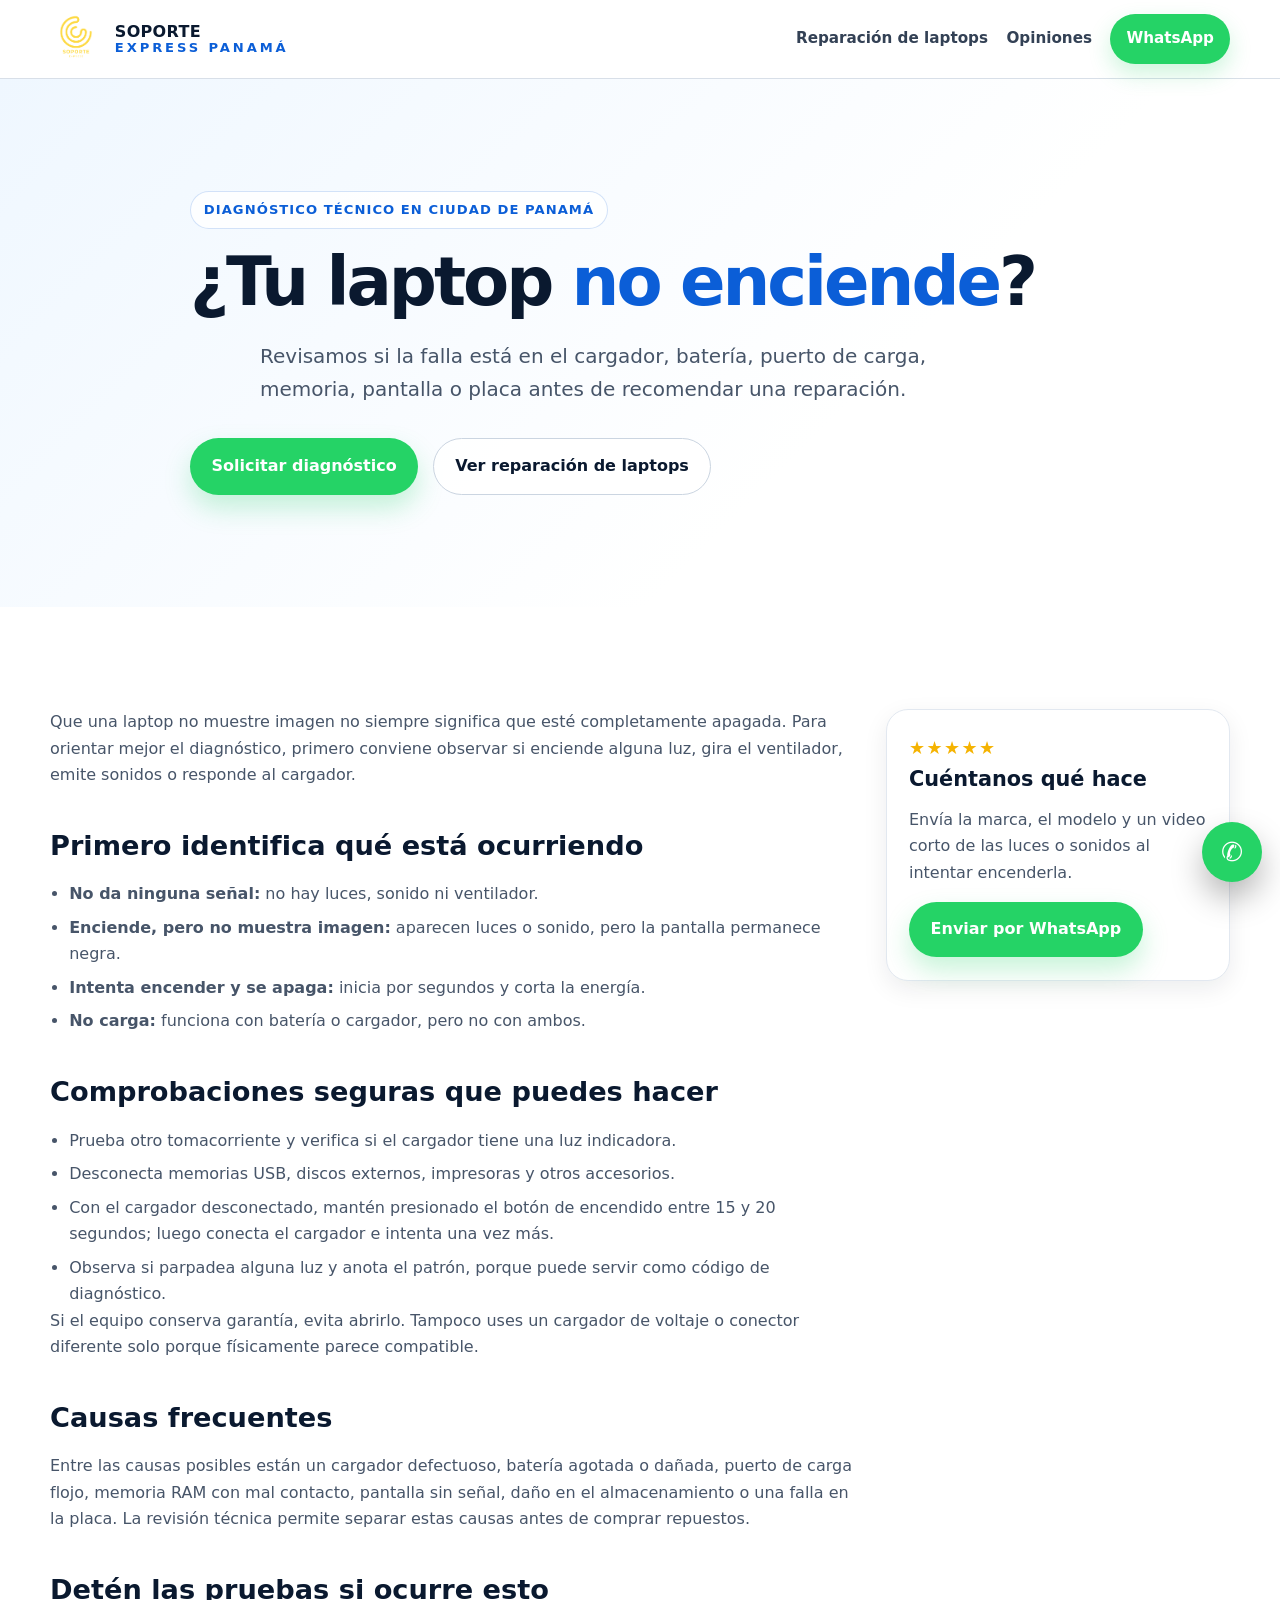
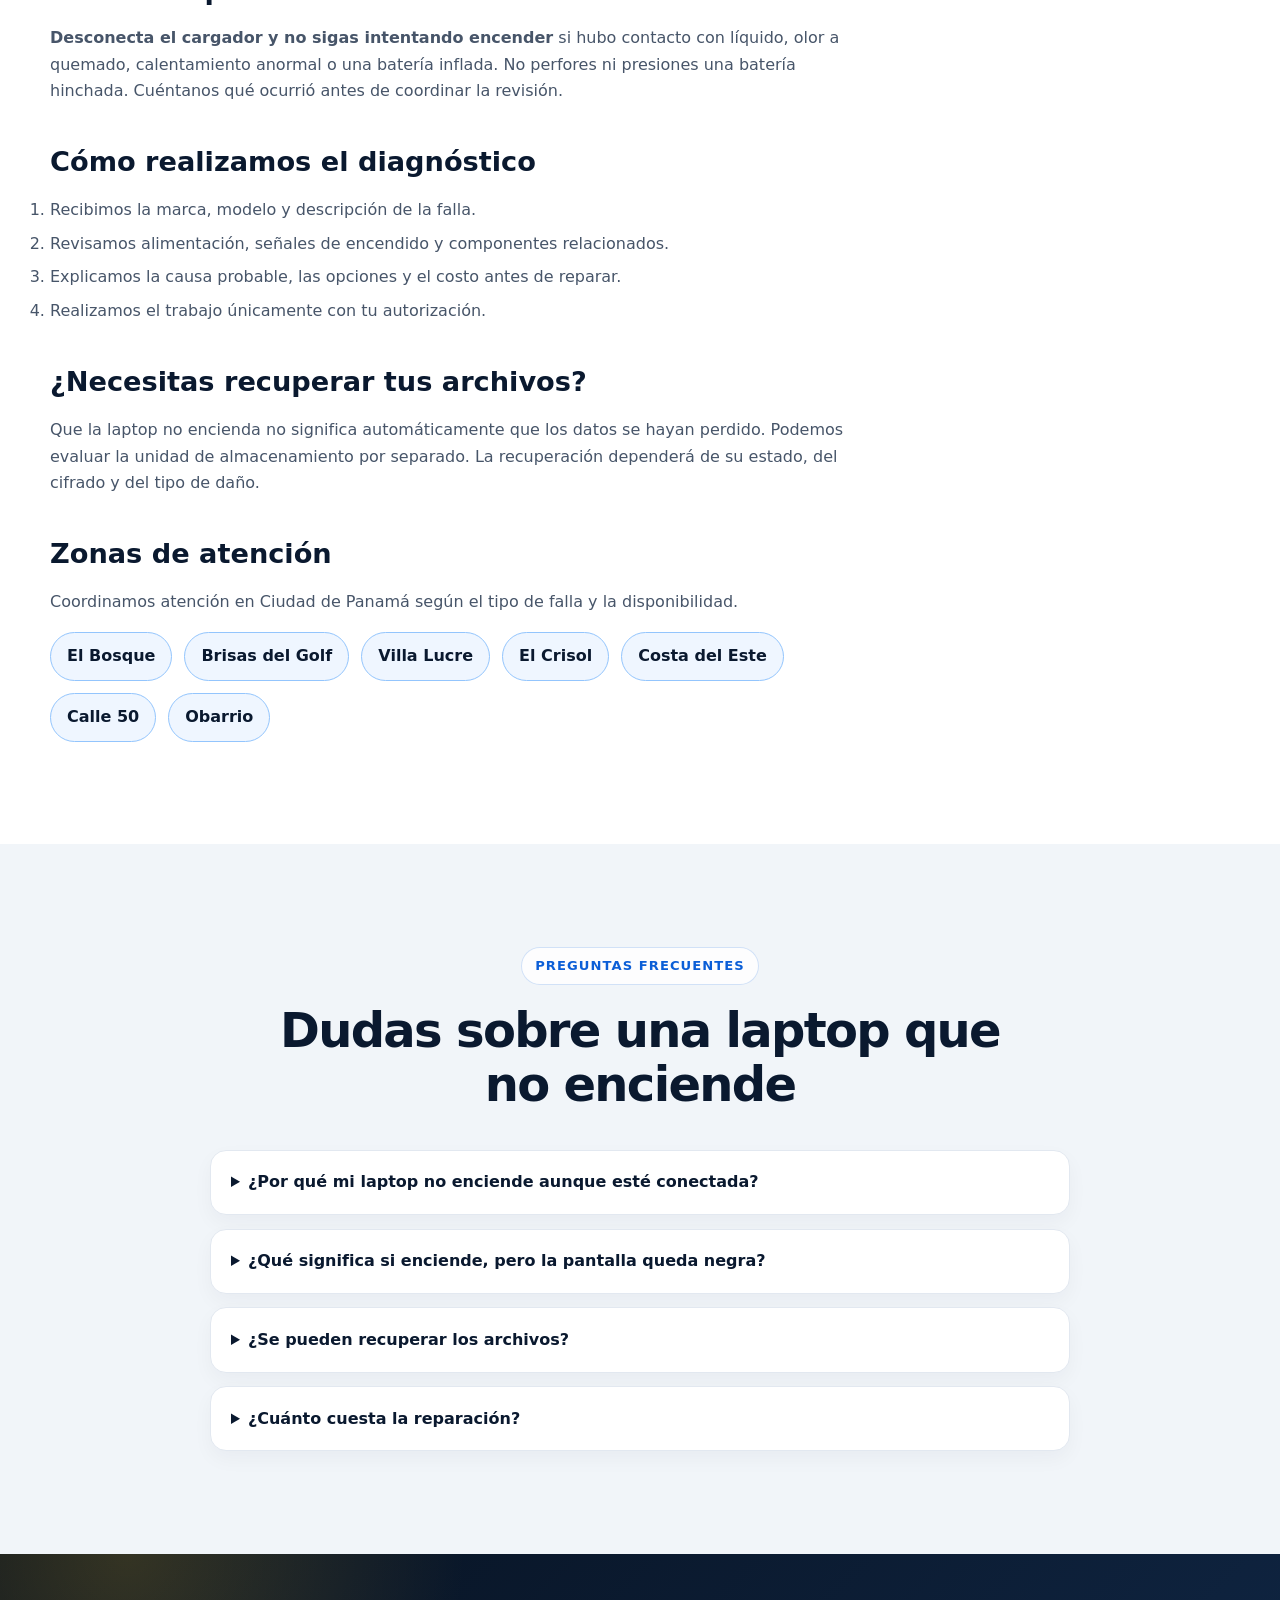
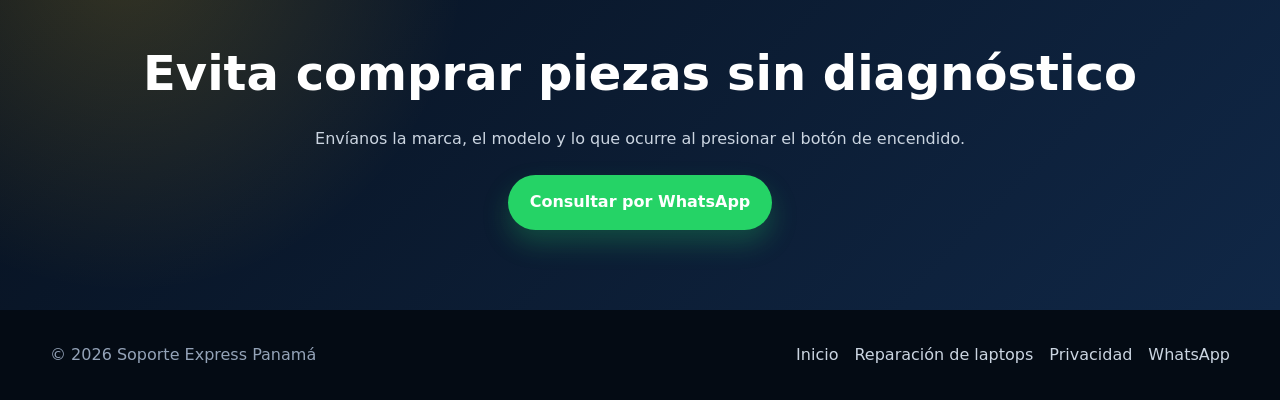
==== laptop-no-enciende-panama.html @ 2d872225 "Añade guía para laptop que no enciende" ====
<!doctype html>
<html lang="es-PA">
<head>
  <meta charset="utf-8">
  <meta name="viewport" content="width=device-width, initial-scale=1">
  <meta name="robots" content="index,follow,max-image-preview:large">
  <meta name="theme-color" content="#0a192f">

  <!-- Google tag -->
  <script async src="https://www.googletagmanager.com/gtag/js?id=AW-663937271"></script>
  <script>
    window.dataLayer = window.dataLayer || [];

    function gtag() {
      dataLayer.push(arguments);
    }

    gtag('js', new Date());
    gtag('config', 'AW-663937271');

    function gtag_report_conversion(url) {
      var callback = function () {
        if (typeof url !== 'undefined') {
          window.location = url;
        }
      };

      gtag('event', 'conversion', {
        'send_to': 'AW-663937271/U_QYCPOHrLUdEPfBy7wC',
        'value': 1.0,
        'currency': 'USD',
        'event_callback': callback
      });

      return false;
    }
  </script>

  <title>Laptop No Enciende en Panamá | Diagnóstico | Soporte Express</title>
  <meta name="description" content="¿Tu laptop no enciende o enciende sin imagen? Diagnóstico técnico en Ciudad de Panamá para cargador, batería, puerto, memoria, pantalla y placa.">
  <link rel="canonical" href="https://soporteexpresspa.com/laptop-no-enciende-panama.html">
  <link rel="icon" href="logo.png" type="image/png">
  <link rel="stylesheet" href="styles.css">

  <meta property="og:type" content="article">
  <meta property="og:locale" content="es_PA">
  <meta property="og:title" content="¿Tu laptop no enciende? Diagnóstico en Ciudad de Panamá">
  <meta property="og:description" content="Identificamos si la falla está en la alimentación, batería, pantalla, memoria u otro componente antes de cotizar la reparación.">
  <meta property="og:url" content="https://soporteexpresspa.com/laptop-no-enciende-panama.html">
  <meta property="og:image" content="https://soporteexpresspa.com/logo.png">

  <script type="application/ld+json">
  {
    "@context": "https://schema.org",
    "@graph": [
      {
        "@type": "Service",
        "name": "Diagnóstico de laptop que no enciende en Panamá",
        "url": "https://soporteexpresspa.com/laptop-no-enciende-panama.html",
        "serviceType": "Diagnóstico y reparación de laptops que no encienden",
        "provider": {
          "@type": "ProfessionalService",
          "name": "Soporte Express Panamá",
          "url": "https://soporteexpresspa.com/",
          "telephone": "+50765011249"
        },
        "areaServed": {
          "@type": "City",
          "name": "Ciudad de Panamá"
        }
      },
      {
        "@type": "FAQPage",
        "mainEntity": [
          {
            "@type": "Question",
            "name": "¿Por qué mi laptop no enciende aunque esté conectada?",
            "acceptedAnswer": {
              "@type": "Answer",
              "text": "La causa puede estar en el tomacorriente, cargador, batería, puerto de carga, botón de encendido, memoria o placa. Se necesita diagnóstico para identificarla sin cambiar piezas innecesariamente."
            }
          },
          {
            "@type": "Question",
            "name": "¿Qué significa si la laptop enciende pero la pantalla queda negra?",
            "acceptedAnswer": {
              "@type": "Answer",
              "text": "Si aparecen luces o se escucha el ventilador, puede tratarse de una falla de pantalla, memoria, video o arranque. No es el mismo caso que una laptop sin señales de energía."
            }
          },
          {
            "@type": "Question",
            "name": "¿Se pueden recuperar los archivos si la laptop no enciende?",
            "acceptedAnswer": {
              "@type": "Answer",
              "text": "En muchos casos sí, siempre que la unidad de almacenamiento no esté dañada o cifrada. Primero se evalúan el equipo y el estado del disco o SSD."
            }
          },
          {
            "@type": "Question",
            "name": "¿Cuánto cuesta reparar una laptop que no enciende?",
            "acceptedAnswer": {
              "@type": "Answer",
              "text": "El costo depende de la causa y de los repuestos necesarios. Soporte Express revisa el equipo y explica las opciones antes de autorizar la reparación."
            }
          }
        ]
      }
    ]
  }
  </script>
</head>
<body>
  <a class="skip-link" href="#contenido">Saltar al contenido</a>

  <header class="site-header">
    <div class="container header-inner">
      <a class="brand" href="./" aria-label="Inicio de Soporte Express">
        <img src="logo.png" alt="Logo de Soporte Express" width="52" height="52">
        <span class="brand-name"><span>Soporte</span><span>Express Panamá</span></span>
      </a>
      <nav class="main-nav" aria-label="Navegación principal">
        <a href="reparacion-laptops-panama.html">Reparación de laptops</a>
        <a href="./#opiniones">Opiniones</a>
        <a class="header-cta" href="https://wa.me/50765011249?text=Hola%2C%20mi%20laptop%20no%20enciende.%20Marca%20y%20modelo%3A%20____.%20Esto%20es%20lo%20que%20ocurre%3A%20____." onclick="return gtag_report_conversion(this.href);" rel="noopener">WhatsApp</a>
      </nav>
    </div>
  </header>

  <main id="contenido">
    <section class="page-hero">
      <div class="container">
        <span class="eyebrow">Diagnóstico técnico en Ciudad de Panamá</span>
        <h1>¿Tu laptop <strong>no enciende</strong>?</h1>
        <p class="hero-lead">Revisamos si la falla está en el cargador, batería, puerto de carga, memoria, pantalla o placa antes de recomendar una reparación.</p>
        <div class="hero-actions" style="justify-content:flex-start">
          <a class="btn btn-primary" href="https://wa.me/50765011249?text=Hola%2C%20mi%20laptop%20no%20enciende.%20Marca%20y%20modelo%3A%20____.%20Esto%20es%20lo%20que%20ocurre%3A%20____." onclick="return gtag_report_conversion(this.href);" rel="noopener">Solicitar diagnóstico</a>
          <a class="btn btn-secondary" href="reparacion-laptops-panama.html">Ver reparación de laptops</a>
        </div>
      </div>
    </section>

    <section class="section">
      <div class="container content-grid">
        <article class="prose">
          <p>Que una laptop no muestre imagen no siempre significa que esté completamente apagada. Para orientar mejor el diagnóstico, primero conviene observar si enciende alguna luz, gira el ventilador, emite sonidos o responde al cargador.</p>

          <h2>Primero identifica qué está ocurriendo</h2>
          <ul>
            <li><strong>No da ninguna señal:</strong> no hay luces, sonido ni ventilador.</li>
            <li><strong>Enciende, pero no muestra imagen:</strong> aparecen luces o sonido, pero la pantalla permanece negra.</li>
            <li><strong>Intenta encender y se apaga:</strong> inicia por segundos y corta la energía.</li>
            <li><strong>No carga:</strong> funciona con batería o cargador, pero no con ambos.</li>
          </ul>

          <h2>Comprobaciones seguras que puedes hacer</h2>
          <ul>
            <li>Prueba otro tomacorriente y verifica si el cargador tiene una luz indicadora.</li>
            <li>Desconecta memorias USB, discos externos, impresoras y otros accesorios.</li>
            <li>Con el cargador desconectado, mantén presionado el botón de encendido entre 15 y 20 segundos; luego conecta el cargador e intenta una vez más.</li>
            <li>Observa si parpadea alguna luz y anota el patrón, porque puede servir como código de diagnóstico.</li>
          </ul>
          <p>Si el equipo conserva garantía, evita abrirlo. Tampoco uses un cargador de voltaje o conector diferente solo porque físicamente parece compatible.</p>

          <h2>Causas frecuentes</h2>
          <p>Entre las causas posibles están un cargador defectuoso, batería agotada o dañada, puerto de carga flojo, memoria RAM con mal contacto, pantalla sin señal, daño en el almacenamiento o una falla en la placa. La revisión técnica permite separar estas causas antes de comprar repuestos.</p>

          <h2>Detén las pruebas si ocurre esto</h2>
          <p><strong>Desconecta el cargador y no sigas intentando encender</strong> si hubo contacto con líquido, olor a quemado, calentamiento anormal o una batería inflada. No perfores ni presiones una batería hinchada. Cuéntanos qué ocurrió antes de coordinar la revisión.</p>

          <h2>Cómo realizamos el diagnóstico</h2>
          <ol>
            <li>Recibimos la marca, modelo y descripción de la falla.</li>
            <li>Revisamos alimentación, señales de encendido y componentes relacionados.</li>
            <li>Explicamos la causa probable, las opciones y el costo antes de reparar.</li>
            <li>Realizamos el trabajo únicamente con tu autorización.</li>
          </ol>

          <h2>¿Necesitas recuperar tus archivos?</h2>
          <p>Que la laptop no encienda no significa automáticamente que los datos se hayan perdido. Podemos evaluar la unidad de almacenamiento por separado. La recuperación dependerá de su estado, del cifrado y del tipo de daño.</p>

          <h2>Zonas de atención</h2>
          <p>Coordinamos atención en Ciudad de Panamá según el tipo de falla y la disponibilidad.</p>
          <div class="tags" style="margin-top:1rem">
            <span class="tag" style="color:#0a192f;border-color:#93c5fd;background:#eff6ff">El Bosque</span>
            <span class="tag" style="color:#0a192f;border-color:#93c5fd;background:#eff6ff">Brisas del Golf</span>
            <span class="tag" style="color:#0a192f;border-color:#93c5fd;background:#eff6ff">Villa Lucre</span>
            <span class="tag" style="color:#0a192f;border-color:#93c5fd;background:#eff6ff">El Crisol</span>
            <span class="tag" style="color:#0a192f;border-color:#93c5fd;background:#eff6ff">Costa del Este</span>
            <span class="tag" style="color:#0a192f;border-color:#93c5fd;background:#eff6ff">Calle 50</span>
            <span class="tag" style="color:#0a192f;border-color:#93c5fd;background:#eff6ff">Obarrio</span>
          </div>
        </article>

        <aside class="info-card" aria-label="Contacto para diagnóstico">
          <div class="stars" aria-label="Calificación de 5 estrellas">★★★★★</div>
          <h2>Cuéntanos qué hace</h2>
          <p>Envía la marca, el modelo y un video corto de las luces o sonidos al intentar encenderla.</p>
          <a class="btn btn-primary" href="https://wa.me/50765011249?text=Hola%2C%20mi%20laptop%20no%20enciende.%20Marca%20y%20modelo%3A%20____.%20Esto%20es%20lo%20que%20ocurre%3A%20____." onclick="return gtag_report_conversion(this.href);" rel="noopener">Enviar por WhatsApp</a>
        </aside>
      </div>
    </section>

    <section class="section section-muted" id="preguntas">
      <div class="container">
        <div class="section-head">
          <span class="eyebrow">Preguntas frecuentes</span>
          <h2>Dudas sobre una laptop que no enciende</h2>
        </div>
        <div class="faq-list">
          <details>
            <summary>¿Por qué mi laptop no enciende aunque esté conectada?</summary>
            <p>La causa puede estar en el tomacorriente, cargador, batería, puerto de carga, botón, memoria o placa. El diagnóstico permite identificarla sin cambiar piezas innecesariamente.</p>
          </details>
          <details>
            <summary>¿Qué significa si enciende, pero la pantalla queda negra?</summary>
            <p>Si aparecen luces o se escucha el ventilador, puede tratarse de pantalla, memoria, video o arranque. No es el mismo caso que una laptop sin señales de energía.</p>
          </details>
          <details>
            <summary>¿Se pueden recuperar los archivos?</summary>
            <p>En muchos casos sí, siempre que la unidad de almacenamiento no esté dañada o cifrada. Primero se evalúan el equipo y el estado del disco o SSD.</p>
          </details>
          <details>
            <summary>¿Cuánto cuesta la reparación?</summary>
            <p>Depende de la causa y los repuestos necesarios. Revisamos el equipo y explicamos las opciones antes de que autorices el trabajo.</p>
          </details>
        </div>
      </div>
    </section>

    <section class="final-cta">
      <div class="container">
        <h2>Evita comprar piezas sin diagnóstico</h2>
        <p>Envíanos la marca, el modelo y lo que ocurre al presionar el botón de encendido.</p>
        <a class="btn btn-primary" href="https://wa.me/50765011249?text=Hola%2C%20mi%20laptop%20no%20enciende.%20Marca%20y%20modelo%3A%20____.%20Esto%20es%20lo%20que%20ocurre%3A%20____." onclick="return gtag_report_conversion(this.href);" rel="noopener">Consultar por WhatsApp</a>
      </div>
    </section>
  </main>

  <footer class="site-footer">
    <div class="container footer-inner">
      <p>© 2026 Soporte Express Panamá</p>
      <nav class="footer-links" aria-label="Enlaces del pie de página">
        <a href="./">Inicio</a>
        <a href="reparacion-laptops-panama.html">Reparación de laptops</a>
        <a href="politica-privacidad.html">Privacidad</a>
        <a href="https://wa.me/50765011249?text=Hola%2C%20mi%20laptop%20no%20enciende.%20Marca%20y%20modelo%3A%20____.%20Esto%20es%20lo%20que%20ocurre%3A%20____." onclick="return gtag_report_conversion(this.href);" rel="noopener">WhatsApp</a>
      </nav>
    </div>
  </footer>

  <a class="wa-float" href="https://wa.me/50765011249?text=Hola%2C%20mi%20laptop%20no%20enciende.%20Marca%20y%20modelo%3A%20____.%20Esto%20es%20lo%20que%20ocurre%3A%20____." onclick="return gtag_report_conversion(this.href);" rel="noopener" aria-label="Consultar por WhatsApp sobre una laptop que no enciende">✆</a>
</body>
</html>
---- styles.css ----
:root {
  --navy-950: #07111f;
  --navy-900: #0a192f;
  --navy-800: #102746;
  --blue-700: #0b5ed7;
  --blue-500: #2d7ff9;
  --gold-500: #ffc928;
  --gold-400: #ffd95c;
  --green-500: #25d366;
  --green-600: #1fb457;
  --slate-700: #334155;
  --slate-600: #475569;
  --slate-500: #64748b;
  --slate-300: #cbd5e1;
  --slate-200: #e2e8f0;
  --slate-100: #f1f5f9;
  --white: #ffffff;
  --shadow-sm: 0 8px 24px rgba(15, 23, 42, 0.08);
  --shadow-md: 0 16px 42px rgba(15, 23, 42, 0.13);
  --radius-sm: 14px;
  --radius-md: 22px;
  --radius-lg: 30px;
  --container: 1180px;
}

* {
  box-sizing: border-box;
  margin: 0;
  padding: 0;
}

html {
  scroll-behavior: smooth;
}

body {
  background: var(--white);
  color: var(--navy-900);
  font-family: Inter, ui-sans-serif, system-ui, -apple-system, BlinkMacSystemFont, "Segoe UI", sans-serif;
  line-height: 1.65;
  overflow-wrap: anywhere;
}

a {
  color: inherit;
}

img {
  display: block;
  max-width: 100%;
}

.container {
  width: min(calc(100% - 2rem), var(--container));
  margin-inline: auto;
}

.skip-link {
  position: fixed;
  top: 0.75rem;
  left: 0.75rem;
  z-index: 3000;
  transform: translateY(-180%);
  padding: 0.75rem 1rem;
  border-radius: 10px;
  background: var(--gold-500);
  color: var(--navy-950);
  font-weight: 800;
  text-decoration: none;
}

.skip-link:focus {
  transform: translateY(0);
}

.site-header {
  position: sticky;
  top: 0;
  z-index: 1000;
  border-bottom: 1px solid rgba(203, 213, 225, 0.75);
  background: rgba(255, 255, 255, 0.94);
  backdrop-filter: blur(14px);
}

.header-inner {
  min-height: 78px;
  display: flex;
  align-items: center;
  justify-content: space-between;
  gap: 1.25rem;
}

.brand {
  display: inline-flex;
  align-items: center;
  gap: 0.8rem;
  text-decoration: none;
}

.brand img {
  width: 52px;
  height: 52px;
  object-fit: contain;
}

.brand-name {
  display: grid;
  line-height: 1.05;
  font-weight: 900;
  letter-spacing: 0.02em;
  text-transform: uppercase;
}

.brand-name span:last-child {
  color: var(--blue-700);
  font-size: 0.82rem;
  letter-spacing: 0.22em;
}

.main-nav {
  display: flex;
  align-items: center;
  gap: 1.15rem;
}

.main-nav a {
  color: var(--slate-700);
  font-size: 0.95rem;
  font-weight: 750;
  text-decoration: none;
}

.main-nav a:hover,
.main-nav a:focus-visible {
  color: var(--blue-700);
}

.header-cta {
  display: inline-flex;
  align-items: center;
  gap: 0.45rem;
  padding: 0.75rem 1rem;
  border-radius: 999px;
  background: var(--green-500);
  color: var(--white) !important;
  box-shadow: 0 10px 22px rgba(37, 211, 102, 0.22);
}

.hero {
  position: relative;
  isolation: isolate;
  overflow: hidden;
  padding: clamp(5rem, 10vw, 8rem) 0;
  background:
    radial-gradient(circle at 15% 12%, rgba(45, 127, 249, 0.18), transparent 32%),
    radial-gradient(circle at 88% 16%, rgba(255, 201, 40, 0.16), transparent 28%),
    linear-gradient(135deg, #eff7ff 0%, #ffffff 55%, #fffaf0 100%);
}

.hero::after {
  content: "";
  position: absolute;
  inset: auto -10% -55% 40%;
  z-index: -1;
  width: 520px;
  aspect-ratio: 1;
  border-radius: 50%;
  background: rgba(11, 94, 215, 0.08);
  filter: blur(18px);
}

.hero-content {
  max-width: 850px;
  text-align: center;
}

.eyebrow {
  display: inline-flex;
  align-items: center;
  gap: 0.45rem;
  margin-bottom: 1.2rem;
  padding: 0.45rem 0.8rem;
  border: 1px solid rgba(11, 94, 215, 0.18);
  border-radius: 999px;
  background: rgba(255, 255, 255, 0.82);
  color: var(--blue-700);
  font-size: 0.82rem;
  font-weight: 850;
  letter-spacing: 0.08em;
  text-transform: uppercase;
}

.hero h1,
.page-hero h1 {
  margin-bottom: 1.35rem;
  color: var(--navy-900);
  font-size: clamp(2.55rem, 7vw, 4.65rem);
  line-height: 1.04;
  letter-spacing: -0.045em;
}

.hero h1 strong,
.page-hero h1 strong {
  color: var(--blue-700);
}

.hero-lead {
  max-width: 760px;
  margin: 0 auto 2rem;
  color: var(--slate-600);
  font-size: clamp(1.04rem, 2.2vw, 1.25rem);
}

.hero-actions {
  display: flex;
  flex-wrap: wrap;
  justify-content: center;
  gap: 0.9rem;
}

.btn {
  display: inline-flex;
  align-items: center;
  justify-content: center;
  gap: 0.55rem;
  min-height: 52px;
  padding: 0.9rem 1.35rem;
  border: 0;
  border-radius: 999px;
  font-weight: 850;
  text-decoration: none;
  transition: transform 180ms ease, box-shadow 180ms ease, background 180ms ease;
}

.btn:hover,
.btn:focus-visible {
  transform: translateY(-2px);
}

.btn-primary {
  background: var(--green-500);
  color: var(--white);
  box-shadow: 0 13px 26px rgba(37, 211, 102, 0.25);
}

.btn-primary:hover,
.btn-primary:focus-visible {
  background: var(--green-600);
}

.btn-secondary {
  border: 1px solid var(--slate-300);
  background: rgba(255, 255, 255, 0.9);
  color: var(--navy-900);
}

.trust-strip {
  margin-top: -32px;
  position: relative;
  z-index: 2;
}

.trust-grid {
  display: grid;
  grid-template-columns: repeat(3, 1fr);
  overflow: hidden;
  border: 1px solid var(--slate-200);
  border-radius: var(--radius-md);
  background: var(--white);
  box-shadow: var(--shadow-md);
}

.trust-item {
  padding: 1.2rem;
  text-align: center;
}

.trust-item + .trust-item {
  border-left: 1px solid var(--slate-200);
}

.trust-item strong {
  display: block;
  color: var(--navy-900);
  font-size: 1.08rem;
}

.trust-item span {
  color: var(--slate-500);
  font-size: 0.9rem;
}

.section {
  padding: clamp(4.25rem, 8vw, 6.5rem) 0;
}

.section-muted {
  background: var(--slate-100);
}

.section-dark {
  background: var(--navy-900);
  color: var(--white);
}

.section-head {
  max-width: 760px;
  margin: 0 auto 2.4rem;
  text-align: center;
}

.section-head.left {
  margin-inline: 0;
  text-align: left;
}

.section-head h2 {
  margin-bottom: 0.8rem;
  font-size: clamp(2rem, 4vw, 3rem);
  line-height: 1.12;
  letter-spacing: -0.035em;
}

.section-head p {
  color: var(--slate-600);
  font-size: 1.05rem;
}

.section-dark .section-head p {
  color: #cbd5e1;
}

.services-grid,
.reasons-grid,
.reviews-grid,
.brand-grid {
  display: grid;
  gap: 1.25rem;
}

.services-grid {
  grid-template-columns: repeat(3, minmax(0, 1fr));
}

.service-card,
.reason-card,
.review-card,
.info-card {
  border: 1px solid var(--slate-200);
  border-radius: var(--radius-md);
  background: var(--white);
  box-shadow: var(--shadow-sm);
}

.service-card {
  padding: 1.65rem;
  transition: transform 180ms ease, box-shadow 180ms ease;
}

.service-card:hover {
  transform: translateY(-5px);
  box-shadow: var(--shadow-md);
}

.icon-box {
  width: 48px;
  height: 48px;
  display: grid;
  place-items: center;
  margin-bottom: 1.05rem;
  border-radius: 14px;
  background: rgba(11, 94, 215, 0.1);
  color: var(--blue-700);
  font-size: 1.35rem;
}

.service-card h3,
.reason-card h3 {
  margin-bottom: 0.55rem;
  font-size: 1.2rem;
}

.service-card p,
.reason-card p {
  color: var(--slate-600);
}

.reasons-grid {
  grid-template-columns: repeat(4, minmax(0, 1fr));
}

.reason-card {
  padding: 1.35rem;
}

.brand-grid {
  grid-template-columns: repeat(6, minmax(0, 1fr));
}

.brand-pill {
  display: grid;
  min-height: 64px;
  place-items: center;
  border: 1px solid var(--slate-200);
  border-radius: 16px;
  background: var(--white);
  color: var(--slate-700);
  font-weight: 850;
  box-shadow: 0 8px 18px rgba(15, 23, 42, 0.05);
}

.coverage-wrap {
  display: grid;
  grid-template-columns: 0.85fr 1.15fr;
  gap: 2.5rem;
  align-items: center;
}

.coverage-copy p {
  color: #cbd5e1;
}

.tags {
  display: flex;
  flex-wrap: wrap;
  gap: 0.75rem;
}

.tag {
  padding: 0.65rem 1rem;
  border: 1px solid rgba(45, 127, 249, 0.55);
  border-radius: 999px;
  background: rgba(45, 127, 249, 0.08);
  color: #dbeafe;
  font-weight: 750;
}

.rating-summary {
  display: flex;
  flex-wrap: wrap;
  align-items: center;
  justify-content: center;
  gap: 0.8rem;
  margin-bottom: 2rem;
}

.rating-score {
  font-size: 2rem;
  font-weight: 900;
}

.stars {
  color: #f5b301;
  letter-spacing: 0.08em;
  font-size: 1.12rem;
}

.rating-copy {
  color: var(--slate-500);
}

.reviews-grid {
  grid-template-columns: repeat(3, minmax(0, 1fr));
}

.review-card {
  display: flex;
  flex-direction: column;
  min-height: 100%;
  padding: 1.45rem;
}

.review-card blockquote {
  flex: 1;
  margin: 0.8rem 0 1.2rem;
  color: var(--slate-700);
  font-size: 1rem;
}

.review-author {
  display: flex;
  align-items: center;
  gap: 0.75rem;
}

.avatar {
  width: 42px;
  height: 42px;
  display: grid;
  place-items: center;
  flex: 0 0 auto;
  border-radius: 50%;
  background: linear-gradient(135deg, var(--blue-700), #56b4ff);
  color: var(--white);
  font-weight: 900;
}

.review-author strong,
.review-author span {
  display: block;
}

.review-author span {
  color: var(--slate-500);
  font-size: 0.82rem;
}

.reviews-cta {
  margin-top: 2rem;
  text-align: center;
}

.faq-list {
  display: grid;
  gap: 0.85rem;
  max-width: 860px;
  margin-inline: auto;
}

.faq-list details {
  border: 1px solid var(--slate-200);
  border-radius: 16px;
  background: var(--white);
  box-shadow: 0 8px 20px rgba(15, 23, 42, 0.04);
}

.faq-list summary {
  cursor: pointer;
  padding: 1.15rem 1.25rem;
  font-weight: 850;
}

.faq-list details p {
  padding: 0 1.25rem 1.2rem;
  color: var(--slate-600);
}

.final-cta {
  padding: clamp(3.5rem, 7vw, 5rem) 0;
  background:
    radial-gradient(circle at 10% 0%, rgba(255, 201, 40, 0.18), transparent 28%),
    linear-gradient(135deg, var(--navy-950), var(--navy-800));
  color: var(--white);
  text-align: center;
}

.final-cta h2 {
  margin-bottom: 0.8rem;
  font-size: clamp(2rem, 4vw, 3rem);
}

.final-cta p {
  max-width: 680px;
  margin: 0 auto 1.4rem;
  color: #cbd5e1;
}

.site-footer {
  padding: 2rem 0;
  background: #040b14;
  color: #94a3b8;
}

.footer-inner {
  display: flex;
  align-items: center;
  justify-content: space-between;
  gap: 1rem;
}

.footer-links {
  display: flex;
  flex-wrap: wrap;
  gap: 1rem;
}

.footer-links a {
  color: #cbd5e1;
  text-decoration: none;
}

.wa-float {
  position: fixed;
  right: 18px;
  bottom: 18px;
  z-index: 2000;
  width: 60px;
  height: 60px;
  display: grid;
  place-items: center;
  border-radius: 50%;
  background: var(--green-500);
  color: var(--white);
  box-shadow: 0 16px 32px rgba(0, 0, 0, 0.28);
  font-size: 1.65rem;
  text-decoration: none;
}

.page-hero {
  padding: clamp(4.5rem, 9vw, 7rem) 0;
  background: linear-gradient(135deg, #eff7ff 0%, #ffffff 65%);
}

.page-hero .container {
  max-width: 900px;
}

.page-hero h1 {
  font-size: clamp(2.45rem, 6vw, 4.2rem);
}

.content-grid {
  display: grid;
  grid-template-columns: minmax(0, 1.4fr) minmax(280px, 0.6fr);
  gap: 2rem;
  align-items: start;
}

.prose h2 {
  margin: 2.2rem 0 0.8rem;
  font-size: 1.7rem;
}

.prose p,
.prose li {
  color: var(--slate-600);
}

.prose ul {
  padding-left: 1.2rem;
}

.prose li + li {
  margin-top: 0.45rem;
}

.info-card {
  position: sticky;
  top: 100px;
  padding: 1.4rem;
}

.info-card h2 {
  margin-bottom: 0.65rem;
  font-size: 1.3rem;
}

.info-card p {
  margin-bottom: 1rem;
  color: var(--slate-600);
}

@media (max-width: 980px) {
  .main-nav > a:not(.header-cta) {
    display: none;
  }

  .services-grid,
  .reviews-grid {
    grid-template-columns: repeat(2, minmax(0, 1fr));
  }

  .reasons-grid {
    grid-template-columns: repeat(2, minmax(0, 1fr));
  }

  .brand-grid {
    grid-template-columns: repeat(3, minmax(0, 1fr));
  }

  .coverage-wrap,
  .content-grid {
    grid-template-columns: 1fr;
  }

  .info-card {
    position: static;
  }
}

@media (max-width: 680px) {
  .header-inner {
    min-height: 70px;
  }

  .brand img {
    width: 44px;
    height: 44px;
  }

  .brand-name {
    font-size: 0.9rem;
  }

  .brand-name span:last-child {
    font-size: 0.67rem;
  }

  .header-cta {
    padding: 0.68rem 0.82rem;
    font-size: 0.88rem;
  }

  .hero {
    padding-top: 4.8rem;
  }

  .trust-grid {
    grid-template-columns: 1fr;
  }

  .trust-item + .trust-item {
    border-top: 1px solid var(--slate-200);
    border-left: 0;
  }

  .services-grid,
  .reasons-grid,
  .reviews-grid,
  .brand-grid {
    grid-template-columns: 1fr;
  }

  .hero-actions,
  .hero-actions .btn {
    width: 100%;
  }

  .footer-inner {
    align-items: flex-start;
    flex-direction: column;
  }
}

@media (prefers-reduced-motion: reduce) {
  html {
    scroll-behavior: auto;
  }

  *,
  *::before,
  *::after {
    transition-duration: 0.01ms !important;
  }
}
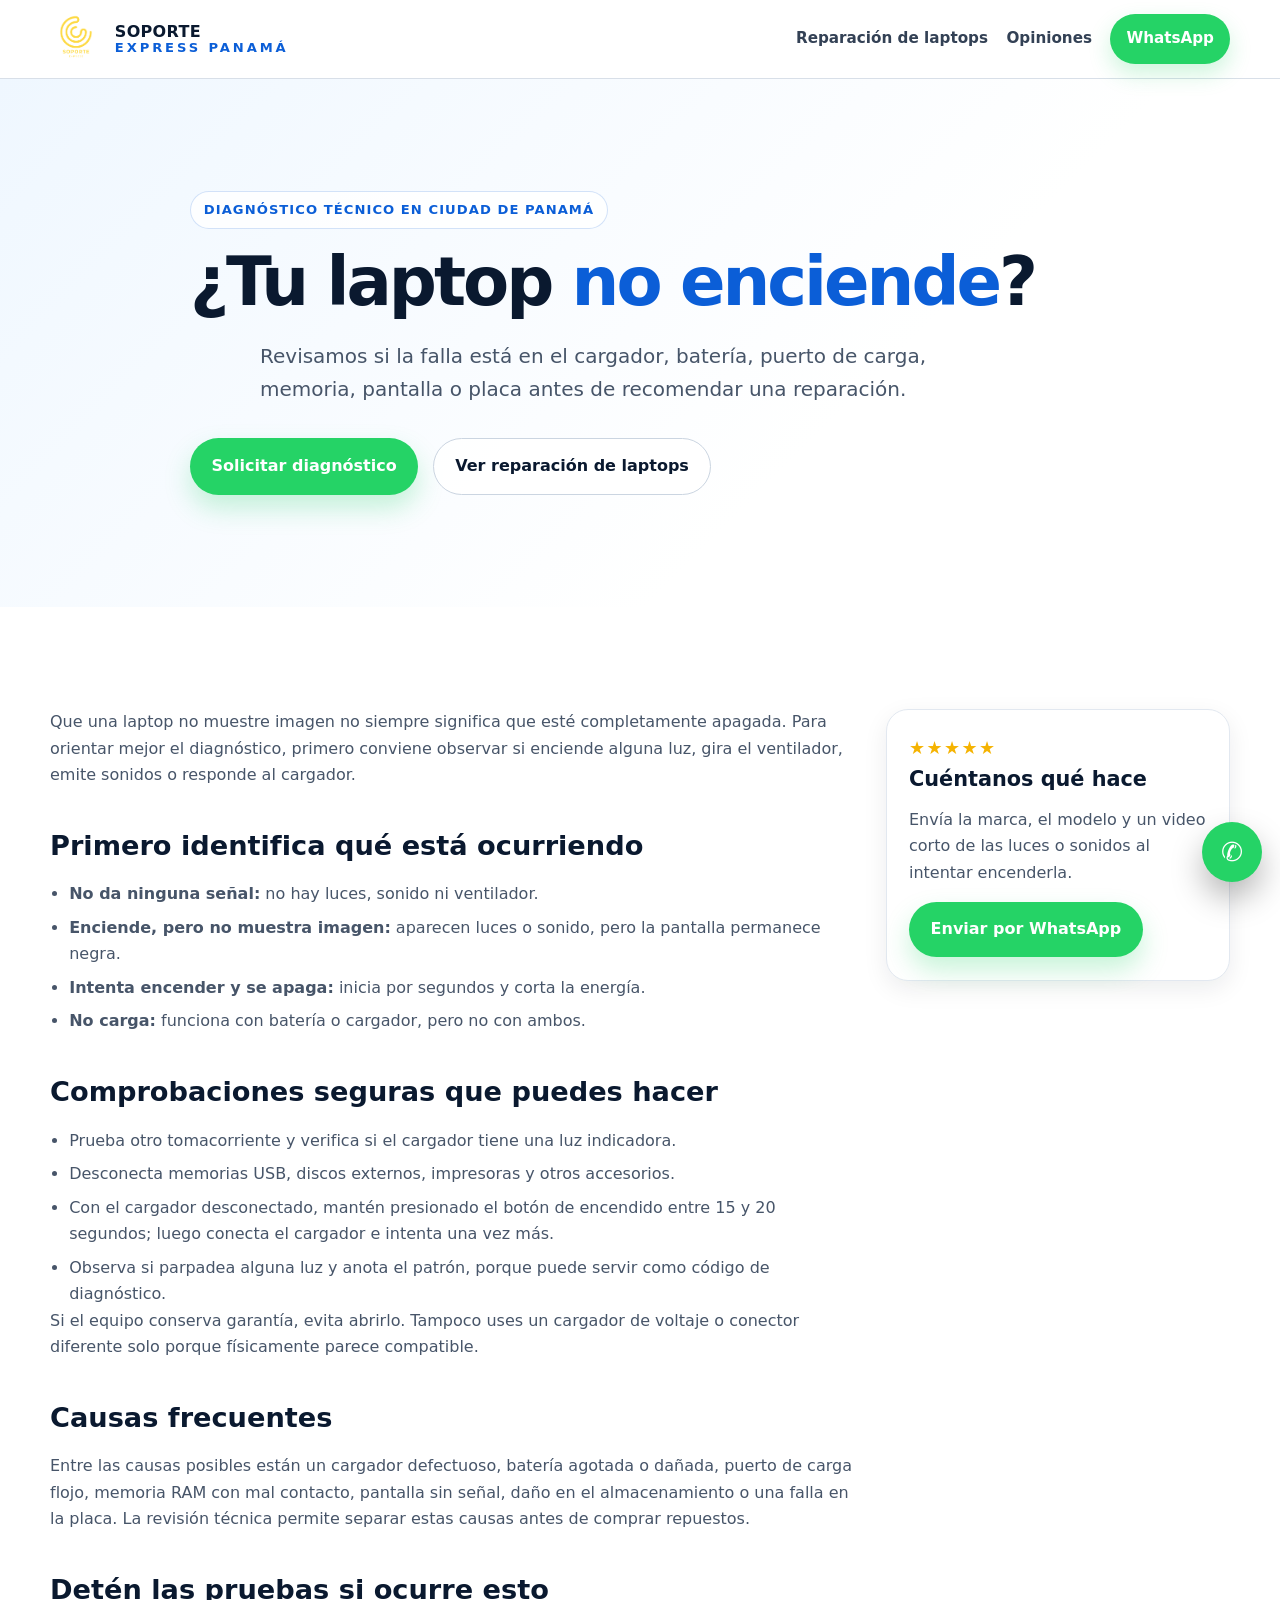
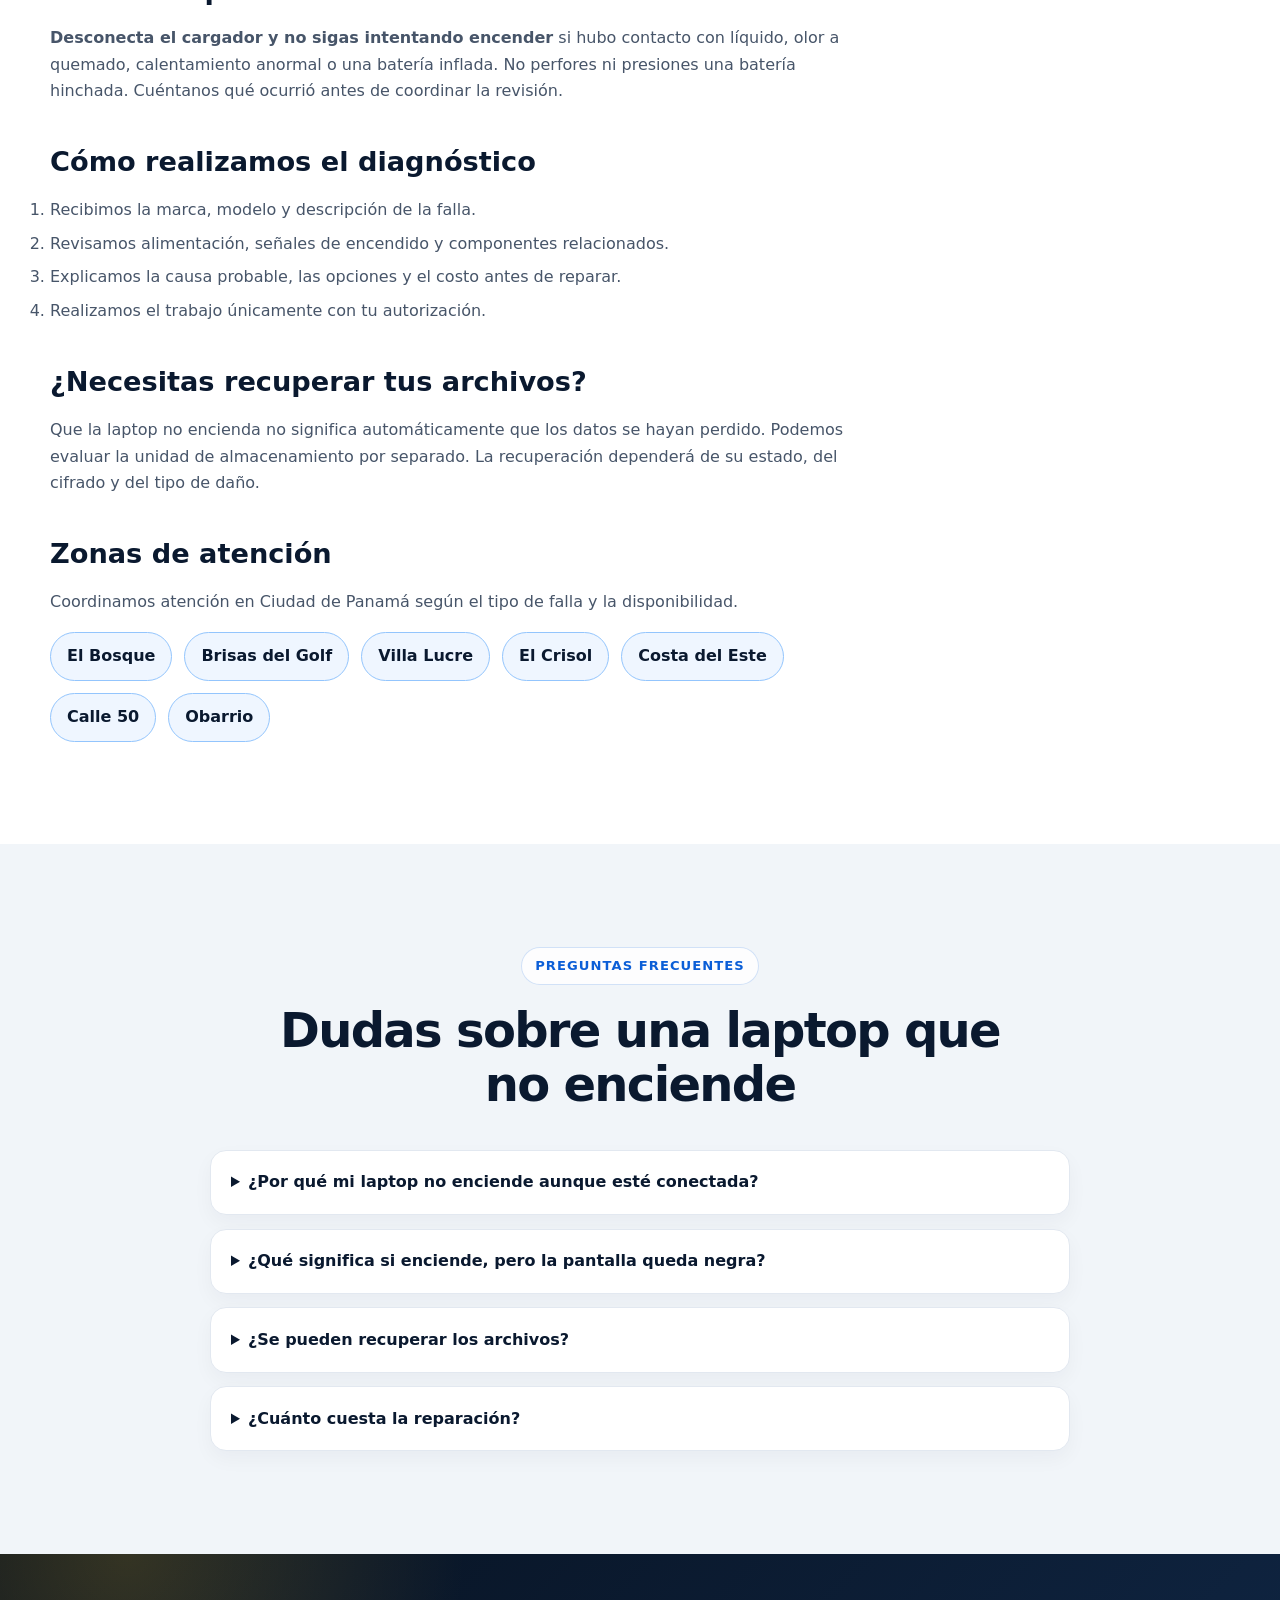
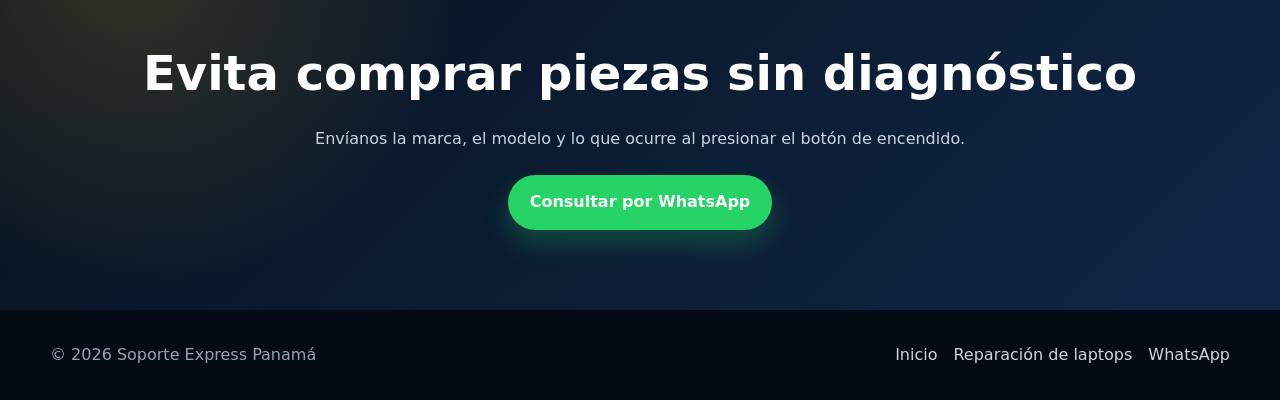
==== commit d47e61db: "Evita enlace pendiente en la guía" ====
--- a/laptop-no-enciende-panama.html
+++ b/laptop-no-enciende-panama.html
@@ -243,7 +243,6 @@
       <nav class="footer-links" aria-label="Enlaces del pie de página">
         <a href="./">Inicio</a>
         <a href="reparacion-laptops-panama.html">Reparación de laptops</a>
-        <a href="politica-privacidad.html">Privacidad</a>
         <a href="https://wa.me/50765011249?text=Hola%2C%20mi%20laptop%20no%20enciende.%20Marca%20y%20modelo%3A%20____.%20Esto%20es%20lo%20que%20ocurre%3A%20____." onclick="return gtag_report_conversion(this.href);" rel="noopener">WhatsApp</a>
       </nav>
     </div>
